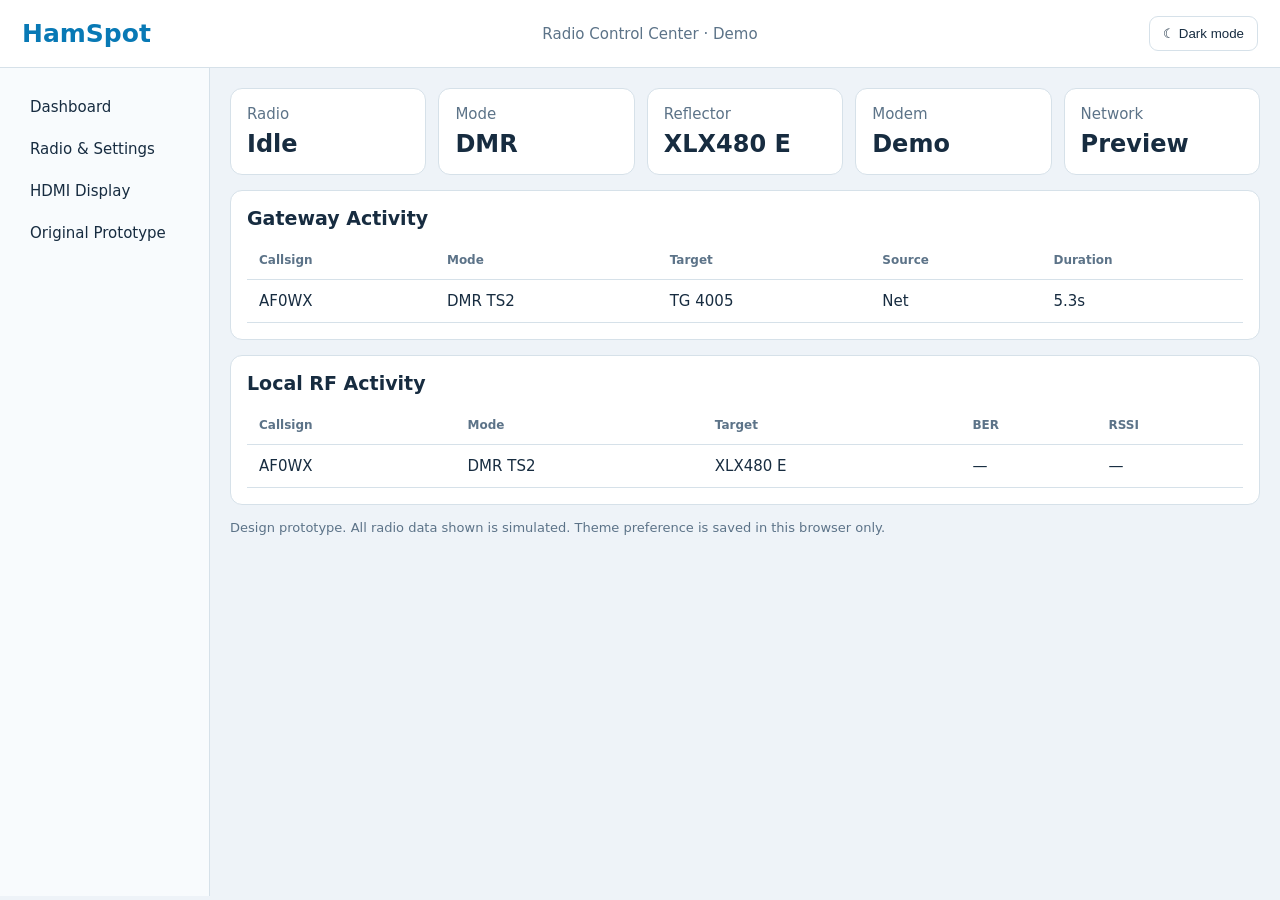
==== app/dashboard-v2.html @ ce3446ec "Add full-width HamSpot dashboard design with persistent light/dark switch" ====
<!doctype html><html lang="en"><head><meta charset="utf-8"><meta name="viewport" content="width=device-width,initial-scale=1"><title>HamSpot Dashboard</title><style>
:root{color-scheme:light;--bg:#eef3f8;--panel:#fff;--text:#172c40;--muted:#5c7388;--border:#d6e1e9;--accent:#0879b5;--sidebar:#f8fbfd}
:root[data-theme=dark]{color-scheme:dark;--bg:#091725;--panel:#12283a;--text:#e8f2fb;--muted:#a3bacd;--border:#315069;--accent:#48b9ed;--sidebar:#0e2234}
*{box-sizing:border-box}body{margin:0;font:15px system-ui,Arial,sans-serif;background:var(--bg);color:var(--text)}header{background:var(--panel);border-bottom:1px solid var(--border);display:flex;justify-content:space-between;align-items:center;padding:16px 22px;gap:12px}header strong{font-size:25px;color:var(--accent)}button{background:var(--panel);color:var(--text);border:1px solid var(--border);border-radius:9px;padding:9px 13px;cursor:pointer}button:focus-visible,a:focus-visible{outline:3px solid var(--accent)}.layout{display:grid;grid-template-columns:210px minmax(0,1fr);min-height:calc(100vh - 72px)}aside{background:var(--sidebar);border-right:1px solid var(--border);padding:18px}aside a{display:block;padding:12px;color:var(--text);text-decoration:none;border-radius:8px}aside a:hover{background:var(--panel)}main{padding:20px;min-width:0}.stats{display:grid;grid-template-columns:repeat(5,minmax(0,1fr));gap:12px}.panel{background:var(--panel);border:1px solid var(--border);border-radius:12px;padding:16px;margin-bottom:15px}.metric{font-size:24px;font-weight:700;margin-top:7px}.muted{color:var(--muted)}h2{font-size:19px;margin:0 0 12px}table{border-collapse:collapse;width:100%;text-align:left}th,td{padding:12px;border-bottom:1px solid var(--border)}th{color:var(--muted);font-size:12px} .scroll{overflow:auto}.pill{border-radius:8px;padding:4px 9px;background:var(--bg)}.notice{color:var(--muted);font-size:13px}@media(max-width:900px){.layout{grid-template-columns:1fr}aside{display:flex;overflow:auto;padding:8px}aside a{white-space:nowrap}.stats{grid-template-columns:repeat(2,minmax(0,1fr))}}@media(max-width:520px){header{flex-wrap:wrap}.stats{grid-template-columns:1fr 1fr}main{padding:10px}}
</style></head><body><header><strong>HamSpot</strong><span class="muted">Radio Control Center · Demo</span><button id="theme" type="button" aria-label="Switch color theme">Switch theme</button></header><div class="layout"><aside><a href="/dashboard-v2.html">Dashboard</a><a href="/settings.html">Radio & Settings</a><a href="/hdmi.html">HDMI Display</a><a href="/index.html">Original Prototype</a></aside><main><div class="stats"><div class="panel"><span class="muted">Radio</span><div class="metric">Idle</div></div><div class="panel"><span class="muted">Mode</span><div class="metric">DMR</div></div><div class="panel"><span class="muted">Reflector</span><div class="metric">XLX480 E</div></div><div class="panel"><span class="muted">Modem</span><div class="metric">Demo</div></div><div class="panel"><span class="muted">Network</span><div class="metric">Preview</div></div></div><section class="panel"><h2>Gateway Activity</h2><div class="scroll"><table><thead><tr><th>Callsign</th><th>Mode</th><th>Target</th><th>Source</th><th>Duration</th></tr></thead><tbody><tr><td>AF0WX</td><td>DMR TS2</td><td>TG 4005</td><td>Net</td><td>5.3s</td></tr></tbody></table></div></section><section class="panel"><h2>Local RF Activity</h2><div class="scroll"><table><thead><tr><th>Callsign</th><th>Mode</th><th>Target</th><th>BER</th><th>RSSI</th></tr></thead><tbody><tr><td>AF0WX</td><td>DMR TS2</td><td>XLX480 E</td><td>—</td><td>—</td></tr></tbody></table></div></section><p class="notice">Design prototype. All radio data shown is simulated. Theme preference is saved in this browser only.</p></main></div><script>
const root=document.documentElement,btn=document.getElementById('theme');let selected='light';try{selected=localStorage.getItem('hamspot-theme')||'light'}catch(e){}function apply(t){root.dataset.theme=t;btn.textContent=t==='dark'?'☀ Light mode':'☾ Dark mode';btn.setAttribute('aria-pressed',String(t==='dark'))}apply(selected);btn.addEventListener('click',()=>{selected=root.dataset.theme==='dark'?'light':'dark';apply(selected);try{localStorage.setItem('hamspot-theme',selected)}catch(e){}})
</script></body></html>
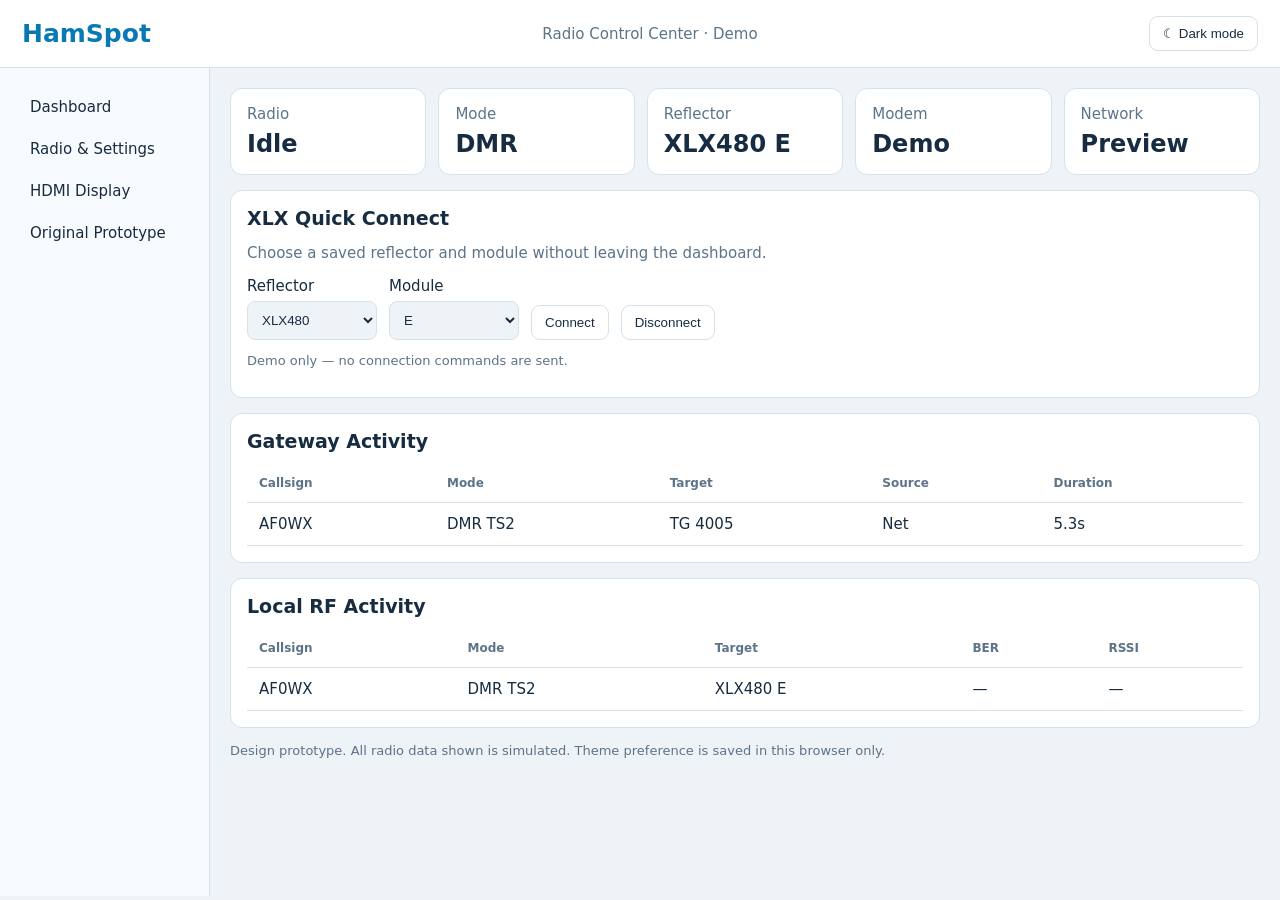
==== commit 63c70b17: "Add XLX reflector and module quick-connect controls to dashboard prototype" ====
--- a/app/dashboard-v2.html
+++ b/app/dashboard-v2.html
@@ -2,6 +2,6 @@
 :root{color-scheme:light;--bg:#eef3f8;--panel:#fff;--text:#172c40;--muted:#5c7388;--border:#d6e1e9;--accent:#0879b5;--sidebar:#f8fbfd}
 :root[data-theme=dark]{color-scheme:dark;--bg:#091725;--panel:#12283a;--text:#e8f2fb;--muted:#a3bacd;--border:#315069;--accent:#48b9ed;--sidebar:#0e2234}
 *{box-sizing:border-box}body{margin:0;font:15px system-ui,Arial,sans-serif;background:var(--bg);color:var(--text)}header{background:var(--panel);border-bottom:1px solid var(--border);display:flex;justify-content:space-between;align-items:center;padding:16px 22px;gap:12px}header strong{font-size:25px;color:var(--accent)}button{background:var(--panel);color:var(--text);border:1px solid var(--border);border-radius:9px;padding:9px 13px;cursor:pointer}button:focus-visible,a:focus-visible{outline:3px solid var(--accent)}.layout{display:grid;grid-template-columns:210px minmax(0,1fr);min-height:calc(100vh - 72px)}aside{background:var(--sidebar);border-right:1px solid var(--border);padding:18px}aside a{display:block;padding:12px;color:var(--text);text-decoration:none;border-radius:8px}aside a:hover{background:var(--panel)}main{padding:20px;min-width:0}.stats{display:grid;grid-template-columns:repeat(5,minmax(0,1fr));gap:12px}.panel{background:var(--panel);border:1px solid var(--border);border-radius:12px;padding:16px;margin-bottom:15px}.metric{font-size:24px;font-weight:700;margin-top:7px}.muted{color:var(--muted)}h2{font-size:19px;margin:0 0 12px}table{border-collapse:collapse;width:100%;text-align:left}th,td{padding:12px;border-bottom:1px solid var(--border)}th{color:var(--muted);font-size:12px} .scroll{overflow:auto}.pill{border-radius:8px;padding:4px 9px;background:var(--bg)}.notice{color:var(--muted);font-size:13px}@media(max-width:900px){.layout{grid-template-columns:1fr}aside{display:flex;overflow:auto;padding:8px}aside a{white-space:nowrap}.stats{grid-template-columns:repeat(2,minmax(0,1fr))}}@media(max-width:520px){header{flex-wrap:wrap}.stats{grid-template-columns:1fr 1fr}main{padding:10px}}
-</style></head><body><header><strong>HamSpot</strong><span class="muted">Radio Control Center · Demo</span><button id="theme" type="button" aria-label="Switch color theme">Switch theme</button></header><div class="layout"><aside><a href="/dashboard-v2.html">Dashboard</a><a href="/settings.html">Radio & Settings</a><a href="/hdmi.html">HDMI Display</a><a href="/index.html">Original Prototype</a></aside><main><div class="stats"><div class="panel"><span class="muted">Radio</span><div class="metric">Idle</div></div><div class="panel"><span class="muted">Mode</span><div class="metric">DMR</div></div><div class="panel"><span class="muted">Reflector</span><div class="metric">XLX480 E</div></div><div class="panel"><span class="muted">Modem</span><div class="metric">Demo</div></div><div class="panel"><span class="muted">Network</span><div class="metric">Preview</div></div></div><section class="panel"><h2>Gateway Activity</h2><div class="scroll"><table><thead><tr><th>Callsign</th><th>Mode</th><th>Target</th><th>Source</th><th>Duration</th></tr></thead><tbody><tr><td>AF0WX</td><td>DMR TS2</td><td>TG 4005</td><td>Net</td><td>5.3s</td></tr></tbody></table></div></section><section class="panel"><h2>Local RF Activity</h2><div class="scroll"><table><thead><tr><th>Callsign</th><th>Mode</th><th>Target</th><th>BER</th><th>RSSI</th></tr></thead><tbody><tr><td>AF0WX</td><td>DMR TS2</td><td>XLX480 E</td><td>—</td><td>—</td></tr></tbody></table></div></section><p class="notice">Design prototype. All radio data shown is simulated. Theme preference is saved in this browser only.</p></main></div><script>
-const root=document.documentElement,btn=document.getElementById('theme');let selected='light';try{selected=localStorage.getItem('hamspot-theme')||'light'}catch(e){}function apply(t){root.dataset.theme=t;btn.textContent=t==='dark'?'☀ Light mode':'☾ Dark mode';btn.setAttribute('aria-pressed',String(t==='dark'))}apply(selected);btn.addEventListener('click',()=>{selected=root.dataset.theme==='dark'?'light':'dark';apply(selected);try{localStorage.setItem('hamspot-theme',selected)}catch(e){}})
+.quick{display:flex;align-items:end;flex-wrap:wrap;gap:12px}.quick label{display:flex;flex-direction:column;gap:6px}.quick select{padding:10px;background:var(--bg);color:var(--text);border:1px solid var(--border);border-radius:8px;min-width:130px}</style></head><body><header><strong>HamSpot</strong><span class="muted">Radio Control Center · Demo</span><button id="theme" type="button" aria-label="Switch color theme">Switch theme</button></header><div class="layout"><aside><a href="/dashboard-v2.html">Dashboard</a><a href="/settings.html">Radio & Settings</a><a href="/hdmi.html">HDMI Display</a><a href="/index.html">Original Prototype</a></aside><main><div class="stats"><div class="panel"><span class="muted">Radio</span><div class="metric">Idle</div></div><div class="panel"><span class="muted">Mode</span><div class="metric">DMR</div></div><div class="panel"><span class="muted">Reflector</span><div class="metric">XLX480 E</div></div><div class="panel"><span class="muted">Modem</span><div class="metric">Demo</div></div><div class="panel"><span class="muted">Network</span><div class="metric">Preview</div></div></div><section class="panel"><h2>XLX Quick Connect</h2><p class="muted">Choose a saved reflector and module without leaving the dashboard.</p><div class="quick"><label>Reflector <select id="reflector-choice"><option value="XLX480">XLX480</option><option value="XLXX80">XLXX80</option></select></label><label>Module <select id="module-choice"><option>E</option><option>A</option><option>B</option><option>C</option><option>D</option><option>F</option><option>G</option><option>H</option><option>I</option><option>J</option><option>K</option><option>L</option><option>M</option><option>N</option><option>O</option><option>P</option><option>Q</option><option>R</option><option>S</option><option>T</option><option>U</option><option>V</option><option>W</option><option>X</option><option>Y</option><option>Z</option></select></label><button id="connect-reflector" type="button">Connect</button><button id="disconnect-reflector" type="button">Disconnect</button></div><p id="connection-preview" role="status" class="notice">Demo only — no connection commands are sent.</p></section><section class="panel"><h2>Gateway Activity</h2><div class="scroll"><table><thead><tr><th>Callsign</th><th>Mode</th><th>Target</th><th>Source</th><th>Duration</th></tr></thead><tbody><tr><td>AF0WX</td><td>DMR TS2</td><td>TG 4005</td><td>Net</td><td>5.3s</td></tr></tbody></table></div></section><section class="panel"><h2>Local RF Activity</h2><div class="scroll"><table><thead><tr><th>Callsign</th><th>Mode</th><th>Target</th><th>BER</th><th>RSSI</th></tr></thead><tbody><tr><td>AF0WX</td><td>DMR TS2</td><td>XLX480 E</td><td>—</td><td>—</td></tr></tbody></table></div></section><p class="notice">Design prototype. All radio data shown is simulated. Theme preference is saved in this browser only.</p></main></div><script>
+const root=document.documentElement,btn=document.getElementById('theme');let selected='light';try{selected=localStorage.getItem('hamspot-theme')||'light'}catch(e){}function apply(t){root.dataset.theme=t;btn.textContent=t==='dark'?'☀ Light mode':'☾ Dark mode';btn.setAttribute('aria-pressed',String(t==='dark'))}apply(selected);document.getElementById('connect-reflector').addEventListener('click',()=>{const r=document.getElementById('reflector-choice').value,m=document.getElementById('module-choice').value;document.getElementById('connection-preview').textContent='Preview: connect to '+r+' module '+m+'. Not sent to radio.'});document.getElementById('disconnect-reflector').addEventListener('click',()=>{document.getElementById('connection-preview').textContent='Preview: disconnect requested. Not sent to radio.'});btn.addEventListener('click',()=>{selected=root.dataset.theme==='dark'?'light':'dark';apply(selected);try{localStorage.setItem('hamspot-theme',selected)}catch(e){}})
 </script></body></html>
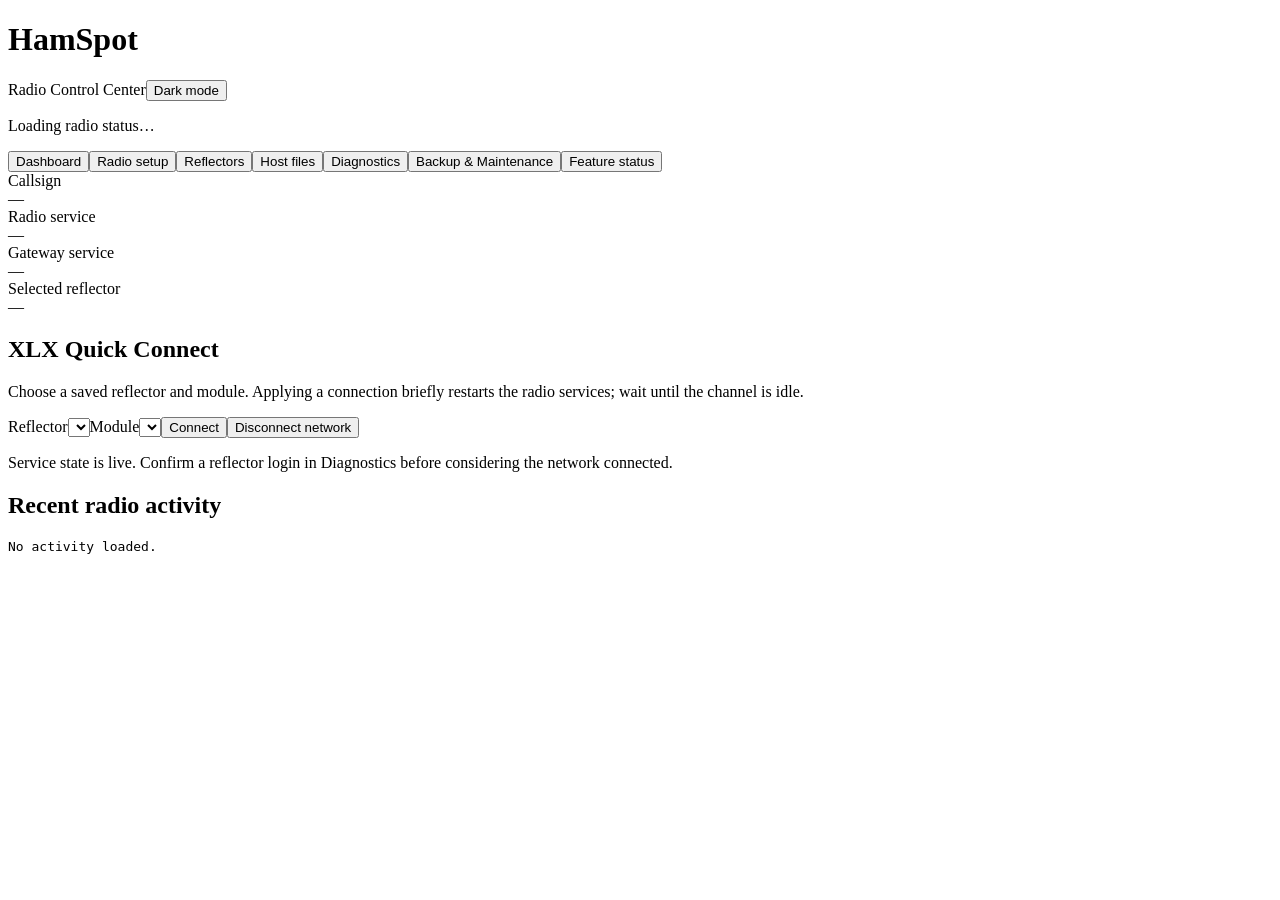
==== commit 854c0eff: "Integrate DMR radio services, authenticated dashboard and host file editor into test image" ====
--- a/app/dashboard-v2.html
+++ b/app/dashboard-v2.html
@@ -1,7 +1 @@
-<!doctype html><html lang="en"><head><meta charset="utf-8"><meta name="viewport" content="width=device-width,initial-scale=1"><title>HamSpot Dashboard</title><style>
-:root{color-scheme:light;--bg:#eef3f8;--panel:#fff;--text:#172c40;--muted:#5c7388;--border:#d6e1e9;--accent:#0879b5;--sidebar:#f8fbfd}
-:root[data-theme=dark]{color-scheme:dark;--bg:#091725;--panel:#12283a;--text:#e8f2fb;--muted:#a3bacd;--border:#315069;--accent:#48b9ed;--sidebar:#0e2234}
-*{box-sizing:border-box}body{margin:0;font:15px system-ui,Arial,sans-serif;background:var(--bg);color:var(--text)}header{background:var(--panel);border-bottom:1px solid var(--border);display:flex;justify-content:space-between;align-items:center;padding:16px 22px;gap:12px}header strong{font-size:25px;color:var(--accent)}button{background:var(--panel);color:var(--text);border:1px solid var(--border);border-radius:9px;padding:9px 13px;cursor:pointer}button:focus-visible,a:focus-visible{outline:3px solid var(--accent)}.layout{display:grid;grid-template-columns:210px minmax(0,1fr);min-height:calc(100vh - 72px)}aside{background:var(--sidebar);border-right:1px solid var(--border);padding:18px}aside a{display:block;padding:12px;color:var(--text);text-decoration:none;border-radius:8px}aside a:hover{background:var(--panel)}main{padding:20px;min-width:0}.stats{display:grid;grid-template-columns:repeat(5,minmax(0,1fr));gap:12px}.panel{background:var(--panel);border:1px solid var(--border);border-radius:12px;padding:16px;margin-bottom:15px}.metric{font-size:24px;font-weight:700;margin-top:7px}.muted{color:var(--muted)}h2{font-size:19px;margin:0 0 12px}table{border-collapse:collapse;width:100%;text-align:left}th,td{padding:12px;border-bottom:1px solid var(--border)}th{color:var(--muted);font-size:12px} .scroll{overflow:auto}.pill{border-radius:8px;padding:4px 9px;background:var(--bg)}.notice{color:var(--muted);font-size:13px}@media(max-width:900px){.layout{grid-template-columns:1fr}aside{display:flex;overflow:auto;padding:8px}aside a{white-space:nowrap}.stats{grid-template-columns:repeat(2,minmax(0,1fr))}}@media(max-width:520px){header{flex-wrap:wrap}.stats{grid-template-columns:1fr 1fr}main{padding:10px}}
-.quick{display:flex;align-items:end;flex-wrap:wrap;gap:12px}.quick label{display:flex;flex-direction:column;gap:6px}.quick select{padding:10px;background:var(--bg);color:var(--text);border:1px solid var(--border);border-radius:8px;min-width:130px}</style></head><body><header><strong>HamSpot</strong><span class="muted">Radio Control Center · Demo</span><button id="theme" type="button" aria-label="Switch color theme">Switch theme</button></header><div class="layout"><aside><a href="/dashboard-v2.html">Dashboard</a><a href="/settings.html">Radio & Settings</a><a href="/hdmi.html">HDMI Display</a><a href="/index.html">Original Prototype</a></aside><main><div class="stats"><div class="panel"><span class="muted">Radio</span><div class="metric">Idle</div></div><div class="panel"><span class="muted">Mode</span><div class="metric">DMR</div></div><div class="panel"><span class="muted">Reflector</span><div class="metric">XLX480 E</div></div><div class="panel"><span class="muted">Modem</span><div class="metric">Demo</div></div><div class="panel"><span class="muted">Network</span><div class="metric">Preview</div></div></div><section class="panel"><h2>XLX Quick Connect</h2><p class="muted">Choose a saved reflector and module without leaving the dashboard.</p><div class="quick"><label>Reflector <select id="reflector-choice"><option value="XLX480">XLX480</option><option value="XLXX80">XLXX80</option></select></label><label>Module <select id="module-choice"><option>E</option><option>A</option><option>B</option><option>C</option><option>D</option><option>F</option><option>G</option><option>H</option><option>I</option><option>J</option><option>K</option><option>L</option><option>M</option><option>N</option><option>O</option><option>P</option><option>Q</option><option>R</option><option>S</option><option>T</option><option>U</option><option>V</option><option>W</option><option>X</option><option>Y</option><option>Z</option></select></label><button id="connect-reflector" type="button">Connect</button><button id="disconnect-reflector" type="button">Disconnect</button></div><p id="connection-preview" role="status" class="notice">Demo only — no connection commands are sent.</p></section><section class="panel"><h2>Gateway Activity</h2><div class="scroll"><table><thead><tr><th>Callsign</th><th>Mode</th><th>Target</th><th>Source</th><th>Duration</th></tr></thead><tbody><tr><td>AF0WX</td><td>DMR TS2</td><td>TG 4005</td><td>Net</td><td>5.3s</td></tr></tbody></table></div></section><section class="panel"><h2>Local RF Activity</h2><div class="scroll"><table><thead><tr><th>Callsign</th><th>Mode</th><th>Target</th><th>BER</th><th>RSSI</th></tr></thead><tbody><tr><td>AF0WX</td><td>DMR TS2</td><td>XLX480 E</td><td>—</td><td>—</td></tr></tbody></table></div></section><p class="notice">Design prototype. All radio data shown is simulated. Theme preference is saved in this browser only.</p></main></div><script>
-const root=document.documentElement,btn=document.getElementById('theme');let selected='light';try{selected=localStorage.getItem('hamspot-theme')||'light'}catch(e){}function apply(t){root.dataset.theme=t;btn.textContent=t==='dark'?'☀ Light mode':'☾ Dark mode';btn.setAttribute('aria-pressed',String(t==='dark'))}apply(selected);document.getElementById('connect-reflector').addEventListener('click',()=>{const r=document.getElementById('reflector-choice').value,m=document.getElementById('module-choice').value;document.getElementById('connection-preview').textContent='Preview: connect to '+r+' module '+m+'. Not sent to radio.'});document.getElementById('disconnect-reflector').addEventListener('click',()=>{document.getElementById('connection-preview').textContent='Preview: disconnect requested. Not sent to radio.'});btn.addEventListener('click',()=>{selected=root.dataset.theme==='dark'?'light':'dark';apply(selected);try{localStorage.setItem('hamspot-theme',selected)}catch(e){}})
-</script></body></html>+<!doctype html><html lang="en"><head><meta charset="utf-8"><meta name="viewport" content="width=device-width,initial-scale=1"><title>HamSpot</title><link rel="stylesheet" href="/style.css"></head><body><header><h1>HamSpot</h1><span>Radio Control Center</span><button id="theme">Dark mode</button></header><main><p id="message" role="status">Loading radio status…</p><nav><button data-page="dashboard">Dashboard</button><button data-page="radio">Radio setup</button><button data-page="reflectors">Reflectors</button><button data-page="hosts">Host files</button><button data-page="diagnostics">Diagnostics</button><button data-page="maintenance">Backup & Maintenance</button><button data-page="support">Feature status</button></nav><section id="dashboard"><div class="grid"><article class="panel">Callsign<div class="metric" id="callsign">—</div></article><article class="panel">Radio service<div class="metric" id="radio-state">—</div></article><article class="panel">Gateway service<div class="metric" id="gateway-state">—</div></article><article class="panel">Selected reflector<div class="metric" id="target">—</div></article></div><article class="panel"><h2>XLX Quick Connect</h2><p>Choose a saved reflector and module. Applying a connection briefly restarts the radio services; wait until the channel is idle.</p><div class="row"><label>Reflector<select id="quick-reflector"></select></label><label>Module<select id="quick-module"></select></label><button id="connect">Connect</button><button id="disconnect">Disconnect network</button></div><p class="muted">Service state is live. Confirm a reflector login in Diagnostics before considering the network connected.</p></article><article class="panel"><h2>Recent radio activity</h2><pre id="activity">No activity loaded.</pre></article></section><section id="radio" hidden><article class="panel"><h2>Radio setup · DMR</h2><p>Enter your licensed operating frequencies in Hz. The radio stays off until valid settings are saved and enabled.</p><form id="radio-form"><div class="grid" id="radio-fields"></div><button type="submit">Save & apply radio settings</button></form></article></section><section id="reflectors" hidden><article class="panel"><h2>Saved reflectors</h2><p>Private reflectors are stored on this card. The remote port can differ for every saved entry. No public listing is submitted.</p><div style="overflow:auto"><table><thead><tr><th>ID</th><th>Name</th><th>Host</th><th>UDP port</th><th></th></tr></thead><tbody id="reflector-list"></tbody></table></div><form id="reflector-form"><div class="grid"><label>Three-character ID<input name="id" maxlength="3" required placeholder="001"></label><label>Display name<input name="label" maxlength="60" required></label><label>Host or IPv4 address<input name="host" required></label><label>Remote UDP port<input name="port" type="number" min="1" max="65535" value="62030" required></label><label>Network password<input name="password" type="password" value="passw0rd" required></label></div><button>Add or replace reflector</button></form></article></section><section id="hosts" hidden><article class="panel"><h2>Host file editor</h2><label>Host list<select id="host-kind"><option value="dmr">DMR / XLX</option><option value="dcs">DCS</option><option value="xrf">XRF / DExtra</option><option value="ref">REF / DPlus</option></select></label><p id="host-state"></p><p id="host-format"></p><label>Entries<textarea id="host-text" rows="18" spellcheck="false" style="width:100%;font:14px monospace"></textarea></label><button id="host-save">Save host file</button> <button id="host-backup">Download host file</button><p>DMR entries use the default remote port 62030 for new hosts; set custom ports and passwords in Reflectors. Saving the DMR list restarts configured radio services. DCS/XRF/REF lists are stored for future gateways and are not active in this DMR build.</p></article></section><section id="diagnostics" hidden><article class="panel"><h2>Live diagnostics</h2><p id="serial">—</p><pre id="logs"></pre><button id="refresh">Refresh</button></article></section><section id="maintenance" hidden><article class="panel"><h2>Service controls</h2><button id="start">Start configured radio</button> <button id="stop">Stop radio & gateway</button><p>Starting uses your saved enable switches. Stopping does not erase settings.</p></article><article class="panel"><h2>Backup & restore</h2><button id="backup">Download configuration backup</button><p>Backups contain reflector passwords. Keep them private.</p><label>Restore configuration<input type="file" id="restore" accept="application/json,.json"></label></article></section><section id="support" hidden><article class="panel"><h2>Build capabilities</h2><p>This build integrates DMR through MMDVM-Host and DMRGateway, custom XLX hosts/ports, saved radio settings, diagnostics, service control, and backup/restore. Light and dark themes are available throughout.</p><p>D-Star, other mode gateways, cross-mode audio, physical Nextion firmware, automatic Wi-Fi setup, and independent HDMI kiosks are not implemented in this build. They are not presented as working switches.</p><p>First-boot radio and network transmission are disabled. Hardware RX, TX and network operation must be verified on the target Pi.</p></article></section></main><script src="/dashboard.js"></script></body></html>
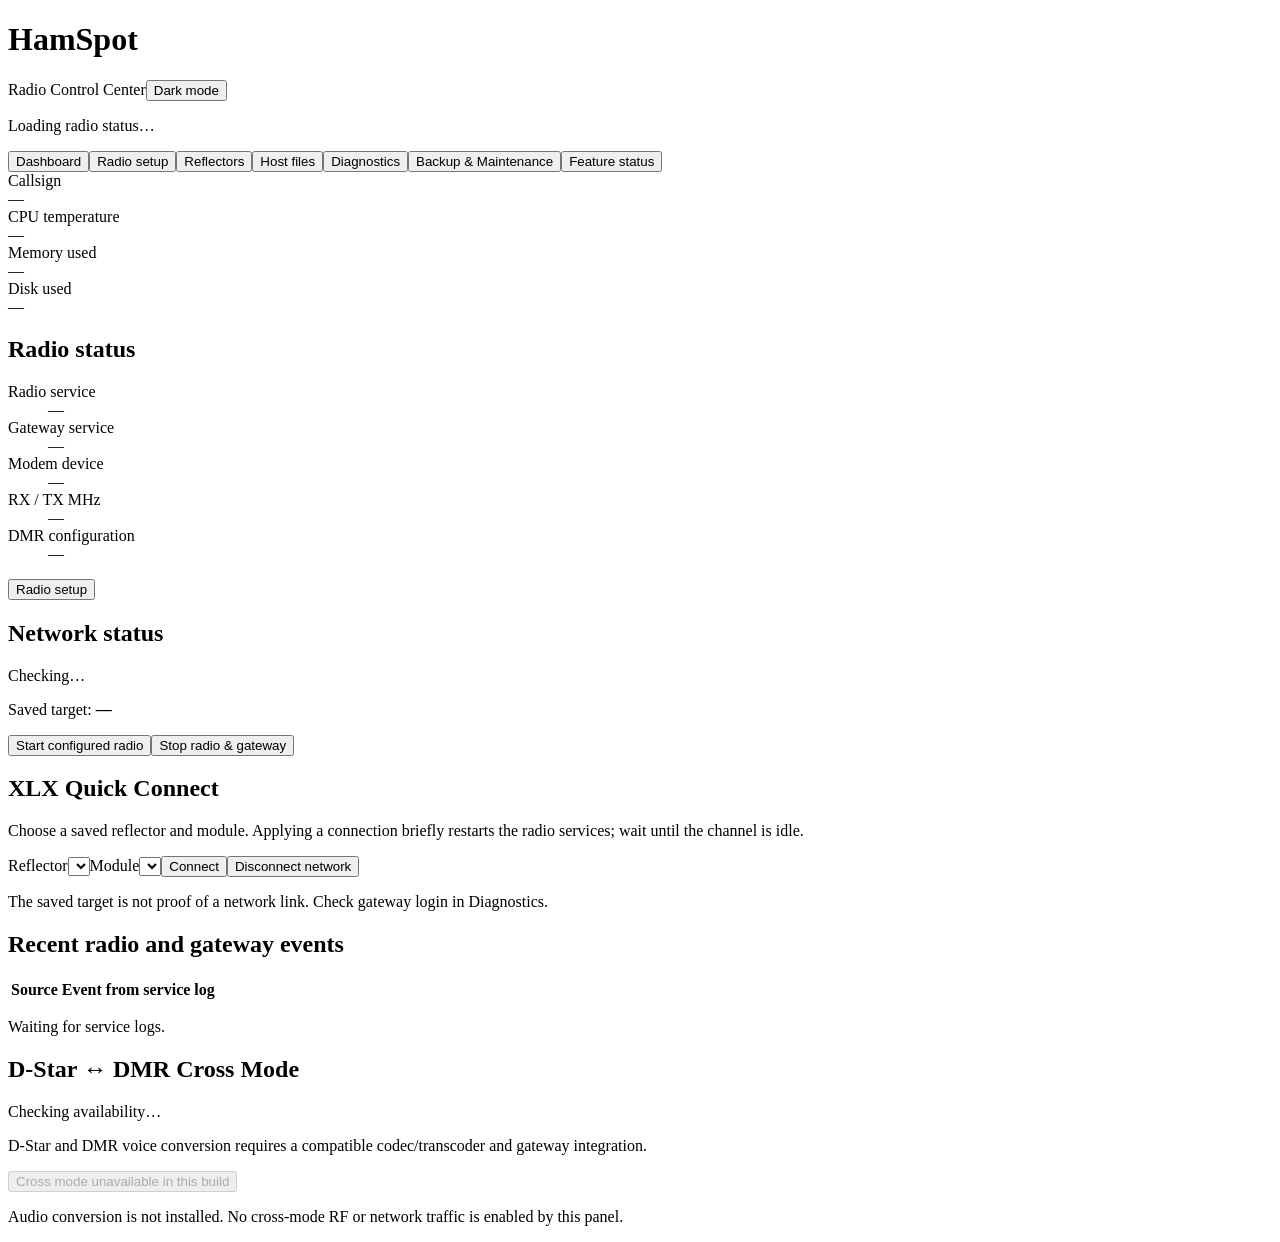
==== commit 2bcac6c4: "Integrate live full-width dashboard and simple browser password changes" ====
--- a/app/dashboard-v2.html
+++ b/app/dashboard-v2.html
@@ -1 +1 @@
-<!doctype html><html lang="en"><head><meta charset="utf-8"><meta name="viewport" content="width=device-width,initial-scale=1"><title>HamSpot</title><link rel="stylesheet" href="/style.css"></head><body><header><h1>HamSpot</h1><span>Radio Control Center</span><button id="theme">Dark mode</button></header><main><p id="message" role="status">Loading radio status…</p><nav><button data-page="dashboard">Dashboard</button><button data-page="radio">Radio setup</button><button data-page="reflectors">Reflectors</button><button data-page="hosts">Host files</button><button data-page="diagnostics">Diagnostics</button><button data-page="maintenance">Backup & Maintenance</button><button data-page="support">Feature status</button></nav><section id="dashboard"><div class="grid"><article class="panel">Callsign<div class="metric" id="callsign">—</div></article><article class="panel">Radio service<div class="metric" id="radio-state">—</div></article><article class="panel">Gateway service<div class="metric" id="gateway-state">—</div></article><article class="panel">Selected reflector<div class="metric" id="target">—</div></article></div><article class="panel"><h2>XLX Quick Connect</h2><p>Choose a saved reflector and module. Applying a connection briefly restarts the radio services; wait until the channel is idle.</p><div class="row"><label>Reflector<select id="quick-reflector"></select></label><label>Module<select id="quick-module"></select></label><button id="connect">Connect</button><button id="disconnect">Disconnect network</button></div><p class="muted">Service state is live. Confirm a reflector login in Diagnostics before considering the network connected.</p></article><article class="panel"><h2>Recent radio activity</h2><pre id="activity">No activity loaded.</pre></article></section><section id="radio" hidden><article class="panel"><h2>Radio setup · DMR</h2><p>Enter your licensed operating frequencies in Hz. The radio stays off until valid settings are saved and enabled.</p><form id="radio-form"><div class="grid" id="radio-fields"></div><button type="submit">Save & apply radio settings</button></form></article></section><section id="reflectors" hidden><article class="panel"><h2>Saved reflectors</h2><p>Private reflectors are stored on this card. The remote port can differ for every saved entry. No public listing is submitted.</p><div style="overflow:auto"><table><thead><tr><th>ID</th><th>Name</th><th>Host</th><th>UDP port</th><th></th></tr></thead><tbody id="reflector-list"></tbody></table></div><form id="reflector-form"><div class="grid"><label>Three-character ID<input name="id" maxlength="3" required placeholder="001"></label><label>Display name<input name="label" maxlength="60" required></label><label>Host or IPv4 address<input name="host" required></label><label>Remote UDP port<input name="port" type="number" min="1" max="65535" value="62030" required></label><label>Network password<input name="password" type="password" value="passw0rd" required></label></div><button>Add or replace reflector</button></form></article></section><section id="hosts" hidden><article class="panel"><h2>Host file editor</h2><label>Host list<select id="host-kind"><option value="dmr">DMR / XLX</option><option value="dcs">DCS</option><option value="xrf">XRF / DExtra</option><option value="ref">REF / DPlus</option></select></label><p id="host-state"></p><p id="host-format"></p><label>Entries<textarea id="host-text" rows="18" spellcheck="false" style="width:100%;font:14px monospace"></textarea></label><button id="host-save">Save host file</button> <button id="host-backup">Download host file</button><p>DMR entries use the default remote port 62030 for new hosts; set custom ports and passwords in Reflectors. Saving the DMR list restarts configured radio services. DCS/XRF/REF lists are stored for future gateways and are not active in this DMR build.</p></article></section><section id="diagnostics" hidden><article class="panel"><h2>Live diagnostics</h2><p id="serial">—</p><pre id="logs"></pre><button id="refresh">Refresh</button></article></section><section id="maintenance" hidden><article class="panel"><h2>Service controls</h2><button id="start">Start configured radio</button> <button id="stop">Stop radio & gateway</button><p>Starting uses your saved enable switches. Stopping does not erase settings.</p></article><article class="panel"><h2>Backup & restore</h2><button id="backup">Download configuration backup</button><p>Backups contain reflector passwords. Keep them private.</p><label>Restore configuration<input type="file" id="restore" accept="application/json,.json"></label></article></section><section id="support" hidden><article class="panel"><h2>Build capabilities</h2><p>This build integrates DMR through MMDVM-Host and DMRGateway, custom XLX hosts/ports, saved radio settings, diagnostics, service control, and backup/restore. Light and dark themes are available throughout.</p><p>D-Star, other mode gateways, cross-mode audio, physical Nextion firmware, automatic Wi-Fi setup, and independent HDMI kiosks are not implemented in this build. They are not presented as working switches.</p><p>First-boot radio and network transmission are disabled. Hardware RX, TX and network operation must be verified on the target Pi.</p></article></section></main><script src="/dashboard.js"></script></body></html>
+<!doctype html><html lang="en"><head><meta charset="utf-8"><meta name="viewport" content="width=device-width,initial-scale=1"><title>HamSpot</title><link rel="stylesheet" href="/style.css"></head><body><header><h1>HamSpot</h1><span>Radio Control Center</span><button id="theme">Dark mode</button></header><main><p id="message" role="status">Loading radio status…</p><nav><button data-page="dashboard">Dashboard</button><button data-page="radio">Radio setup</button><button data-page="reflectors">Reflectors</button><button data-page="hosts">Host files</button><button data-page="diagnostics">Diagnostics</button><button data-page="maintenance">Backup & Maintenance</button><button data-page="support">Feature status</button></nav><section id="dashboard"><div class="grid system-strip"><article class="panel">Callsign<div class="metric" id="callsign">—</div></article><article class="panel">CPU temperature<div class="metric" id="cpu-temp">—</div></article><article class="panel">Memory used<div class="metric" id="memory">—</div></article><article class="panel">Disk used<div class="metric" id="disk">—</div></article></div><div class="dashboard-layout"><aside><article class="panel"><h2>Radio status</h2><dl><dt>Radio service</dt><dd id="radio-state">—</dd><dt>Gateway service</dt><dd id="gateway-state">—</dd><dt>Modem device</dt><dd id="modem-state">—</dd><dt>RX / TX MHz</dt><dd id="frequencies">—</dd><dt>DMR configuration</dt><dd id="dmr-config">—</dd></dl><button data-page="radio">Radio setup</button></article><article class="panel"><h2>Network status</h2><p id="network-state">Checking…</p><p>Saved target: <strong id="target">—</strong></p><button id="start-dashboard">Start configured radio</button><button id="stop-dashboard">Stop radio &amp; gateway</button></article></aside><div><article class="panel"><h2>XLX Quick Connect</h2><p>Choose a saved reflector and module. Applying a connection briefly restarts the radio services; wait until the channel is idle.</p><div class="row"><label>Reflector<select id="quick-reflector"></select></label><label>Module<select id="quick-module"></select></label><button id="connect">Connect</button><button id="disconnect">Disconnect network</button></div><p class="muted">The saved target is not proof of a network link. Check gateway login in Diagnostics.</p></article><article class="panel"><h2>Recent radio and gateway events</h2><div class="table-scroll"><table><thead><tr><th>Source</th><th>Event from service log</th></tr></thead><tbody id="event-rows"></tbody></table></div><p id="activity" class="muted">Waiting for service logs.</p></article><article class="panel"><h2>D-Star ↔ DMR Cross Mode</h2><p id="cross-mode-state">Checking availability…</p><p>D-Star and DMR voice conversion requires a compatible codec/transcoder and gateway integration.</p><button disabled aria-disabled="true" id="cross-mode-enable">Cross mode unavailable in this build</button><p class="muted">Audio conversion is not installed. No cross-mode RF or network traffic is enabled by this panel.</p></article></div></div></section><section id="radio" hidden><article class="panel"><h2>Radio setup · DMR</h2><p>Enter your licensed operating frequencies in Hz. The radio stays off until valid settings are saved and enabled.</p><form id="radio-form"><div class="grid" id="radio-fields"></div><button type="submit">Save & apply radio settings</button></form></article></section><section id="reflectors" hidden><article class="panel"><h2>Saved reflectors</h2><p>Private reflectors are stored on this card. The remote port can differ for every saved entry. No public listing is submitted.</p><div style="overflow:auto"><table><thead><tr><th>ID</th><th>Name</th><th>Host</th><th>UDP port</th><th></th></tr></thead><tbody id="reflector-list"></tbody></table></div><form id="reflector-form"><div class="grid"><label>Three-character ID<input name="id" maxlength="3" required placeholder="001"></label><label>Display name<input name="label" maxlength="60" required></label><label>Host or IPv4 address<input name="host" required></label><label>Remote UDP port<input name="port" type="number" min="1" max="65535" value="62030" required></label><label>Network password<input name="password" type="password" value="passw0rd" required></label></div><button>Add or replace reflector</button></form></article></section><section id="hosts" hidden><article class="panel"><h2>Host file editor</h2><label>Host list<select id="host-kind"><option value="dmr">DMR / XLX</option><option value="dcs">DCS</option><option value="xrf">XRF / DExtra</option><option value="ref">REF / DPlus</option></select></label><p id="host-state"></p><p id="host-format"></p><label>Entries<textarea id="host-text" rows="18" spellcheck="false" style="width:100%;font:14px monospace"></textarea></label><button id="host-save">Save host file</button> <button id="host-backup">Download host file</button><p>DMR entries use the default remote port 62030 for new hosts; set custom ports and passwords in Reflectors. Saving the DMR list restarts configured radio services. DCS/XRF/REF lists are stored for future gateways and are not active in this DMR build.</p></article></section><section id="diagnostics" hidden><article class="panel"><h2>Live diagnostics</h2><p id="serial">—</p><pre id="logs"></pre><button id="refresh">Refresh</button></article></section><section id="maintenance" hidden><article class="panel"><h2>Change browser password</h2><p>Username: admin. You may choose a simple password; no numbers or symbols are required.</p><form id="password-form"><label>Current password<input name="current_password" type="password" autocomplete="current-password" required maxlength="128"></label><label>New password<input name="new_password" type="password" autocomplete="new-password" required minlength="1" maxlength="128"></label><label>Confirm new password<input name="confirm_password" type="password" autocomplete="new-password" required maxlength="128"></label><button type="submit">Change password</button><p id="password-message" role="status"></p></form></article><article class="panel"><h2>Service controls</h2><button id="start">Start configured radio</button> <button id="stop">Stop radio & gateway</button><p>Starting uses your saved enable switches. Stopping does not erase settings.</p></article><article class="panel"><h2>Backup & restore</h2><button id="backup">Download configuration backup</button><p>Backups contain reflector passwords. Keep them private.</p><label>Restore configuration<input type="file" id="restore" accept="application/json,.json"></label></article></section><section id="support" hidden><article class="panel"><h2>Build capabilities</h2><p>This build integrates DMR through MMDVM-Host and DMRGateway, custom XLX hosts/ports, saved radio settings, diagnostics, service control, and backup/restore. Light and dark themes are available throughout.</p><p>D-Star, other mode gateways, cross-mode audio, physical Nextion firmware, automatic Wi-Fi setup, and independent HDMI kiosks are not implemented in this build. They are not presented as working switches.</p><p>First-boot radio and network transmission are disabled. Hardware RX, TX and network operation must be verified on the target Pi.</p></article></section></main><script src="/dashboard.js"></script></body></html>
